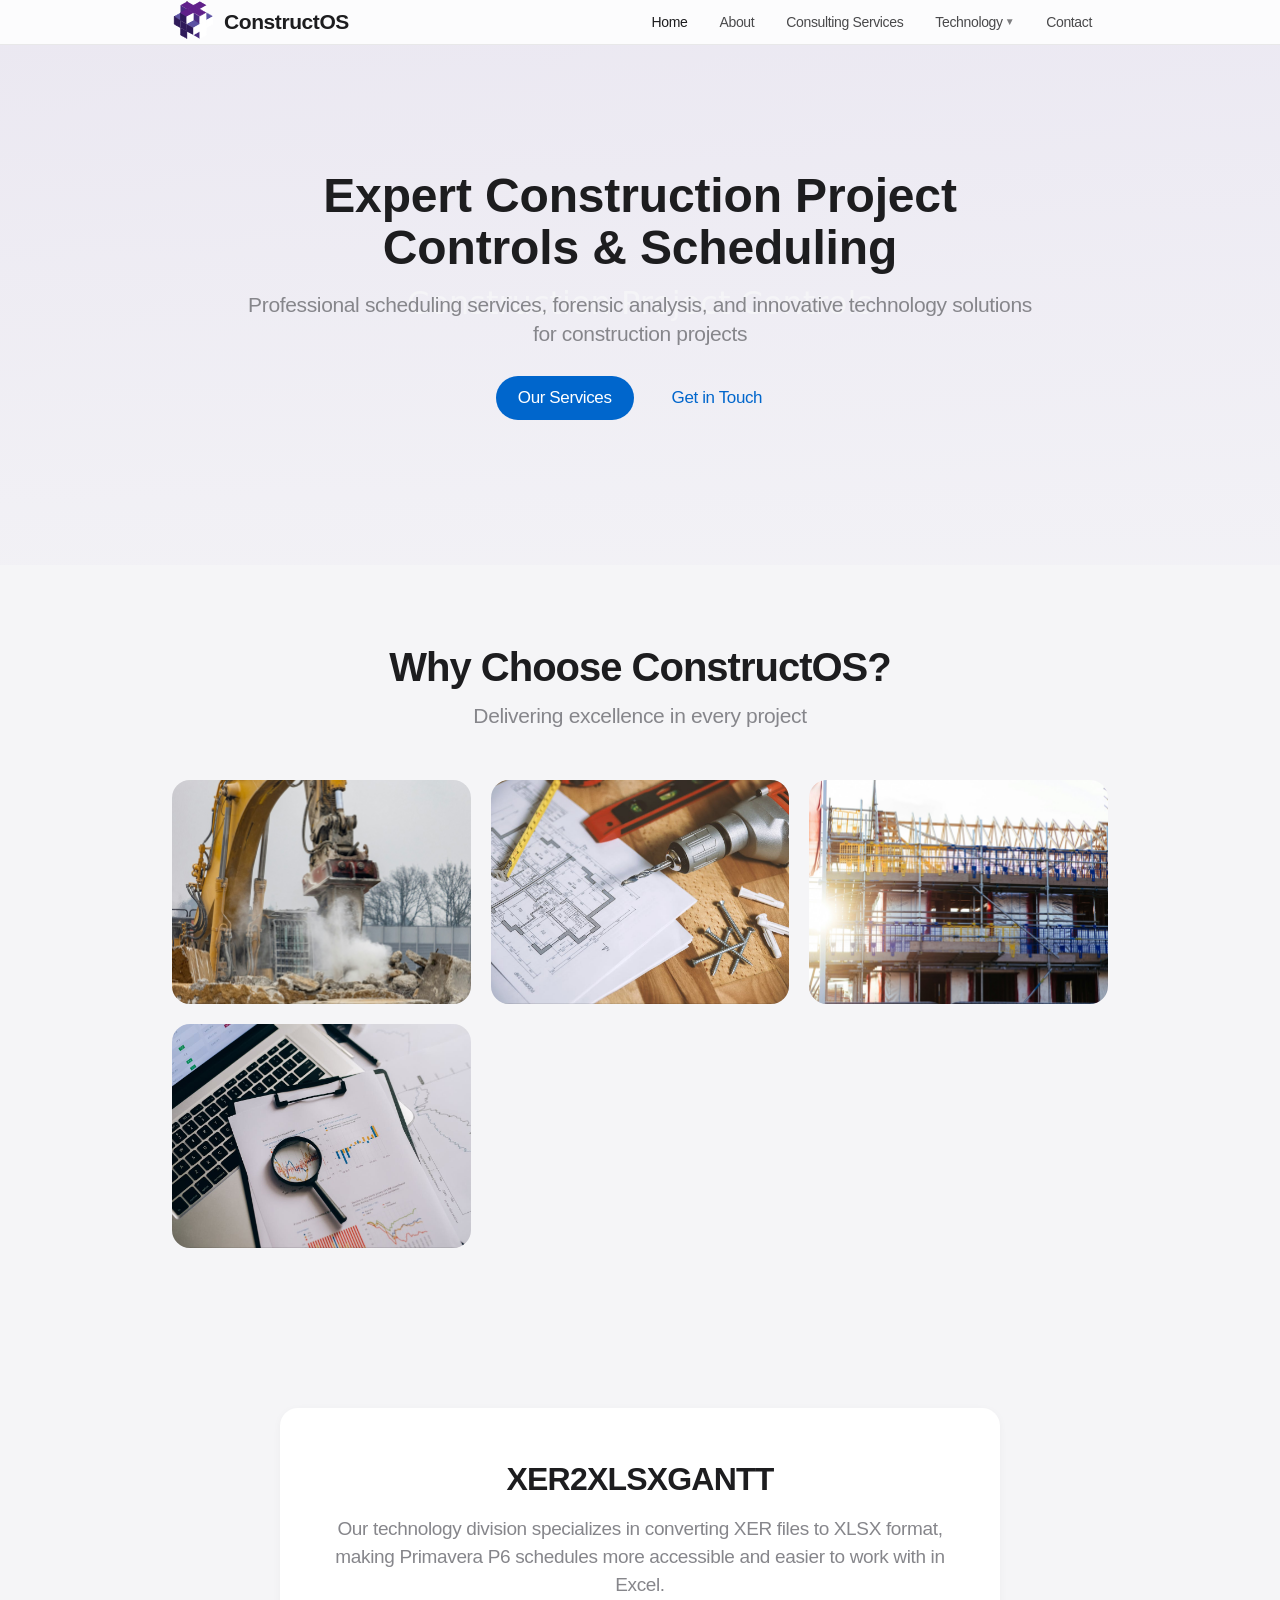
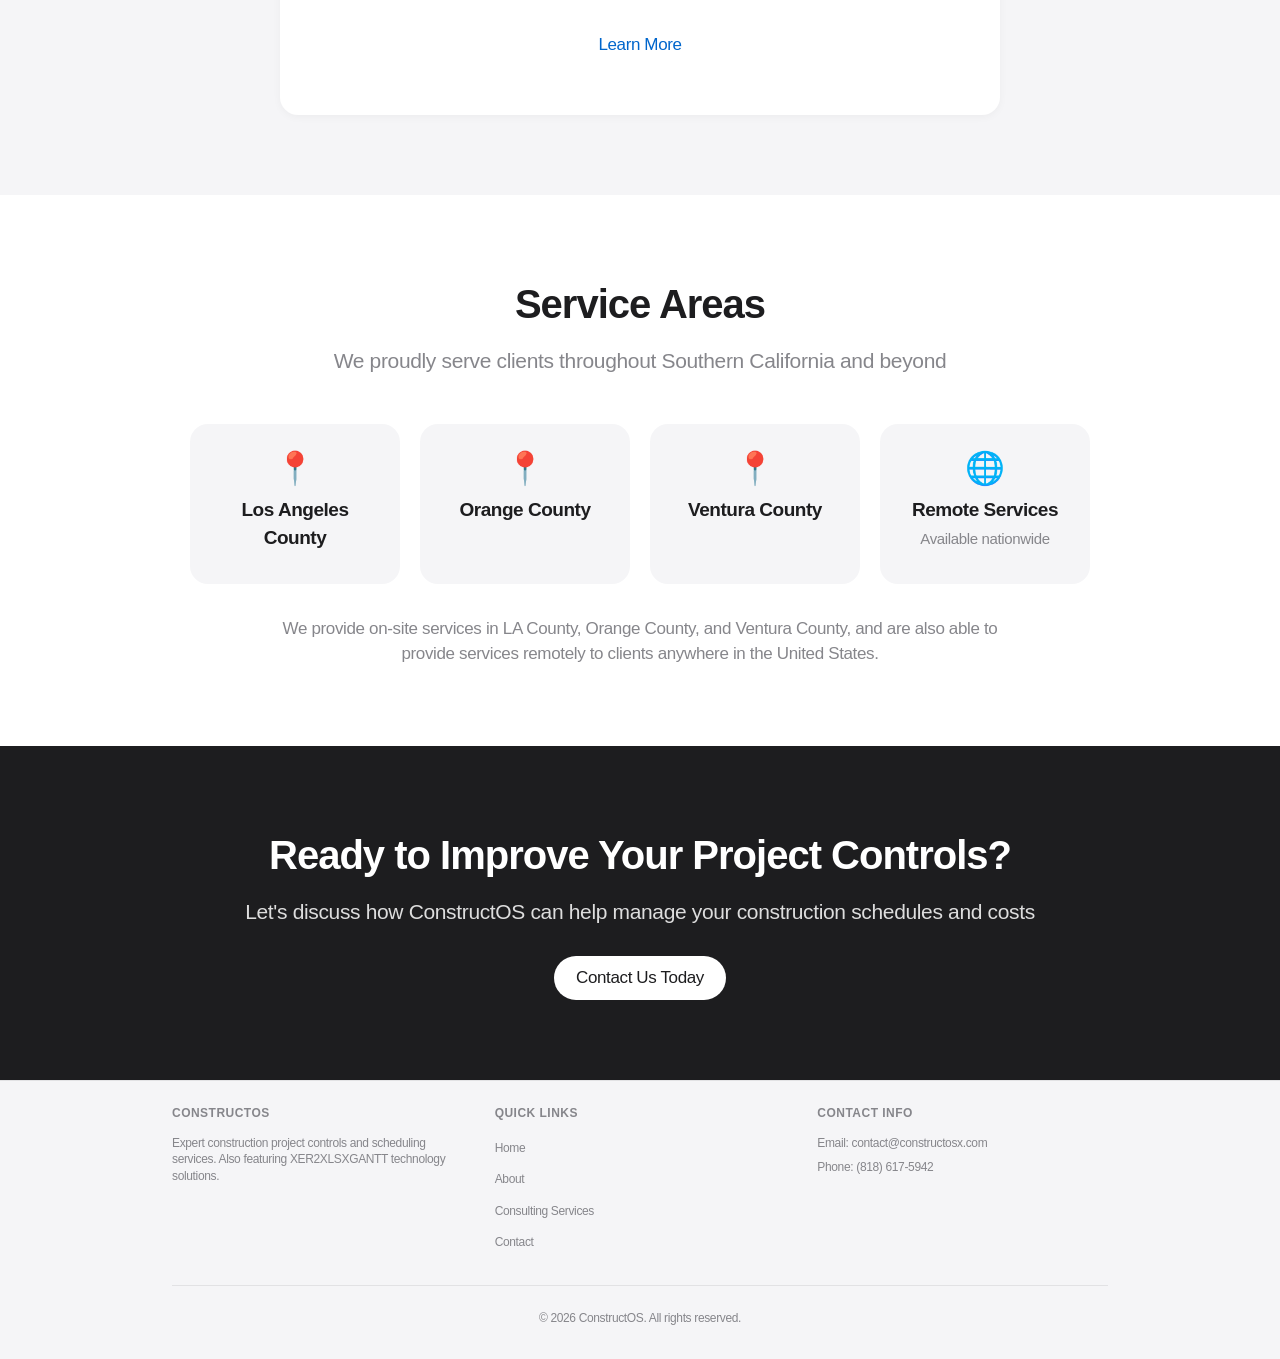
==== docs/index.html @ 467d441f "created a static website to deploy to github" ====
<!DOCTYPE html>
<html lang="en">
<head>
    <meta charset="UTF-8">
    <meta name="viewport" content="width=device-width, initial-scale=1.0">
    <link rel="icon" type="image/x-icon" href="static/images/logo.ico">
    <link rel="shortcut icon" href="static/images/logo.svg">
    <title>ConstructOS - Construction Project Controls & Scheduling</title>
    <link rel="stylesheet" href="static/css/styles.css">
</head>
<body>
    <header>
        <nav class="navbar">
            <div class="container">
                <div class="logo">
                    <a href="index.html">
                        <img src="static/images/logo.svg" alt="ConstructOS Logo" id="logo-img">
                        <span class="logo-text">ConstructOS</span>
                    </a>
                </div>
                <ul class="nav-menu">
                    <li><a href="index.html" class="active">Home</a></li>
                    <li><a href="about.html">About</a></li>
                    <li><a href="services.html">Consulting Services</a></li>
                    <li class="dropdown">
                        <a href="#" class="dropdown-toggle">Technology <span class="dropdown-arrow">▼</span></a>
                        <ul class="dropdown-menu">
                            <li><a href="https://www.xer2xlsxgantt.com" target="_blank">XER2XLSXGANTT</a></li>
                        </ul>
                    </li>
                    <li><a href="contact.html">Contact</a></li>
                </ul>
                <div class="hamburger">
                    <span></span>
                    <span></span>
                    <span></span>
                </div>
            </div>
        </nav>
    </header>

    <main>
        <section class="hero">
            <div class="hero-background">
                <div class="hero-overlay"></div>
                <img src="static/images/hero-construction.svg" alt="Construction Site" class="hero-image" onerror="this.style.display='none'">
            </div>
            <div class="hero-content">
                <h1>Expert Construction Project Controls & Scheduling</h1>
                <p>Professional scheduling services, forensic analysis, and innovative technology solutions for construction projects</p>
                <div class="hero-buttons">
                    <a href="services.html" class="btn btn-primary">Our Services</a>
                    <a href="contact.html" class="btn btn-secondary">Get in Touch</a>
                </div>
            </div>
        </section>

        <section class="features">
            <div class="container">
                <div class="section-header">
                    <h2>Why Choose ConstructOS?</h2>
                    <p class="section-subtitle">Delivering excellence in every project</p>
                </div>
                <div class="gallery-grid">
                    <div class="gallery-item">
                        <div class="gallery-image-wrapper">
                            <img src="static/images/button-construction-site.jpg" alt="Expert Scheduling" class="gallery-image" onerror="this.src='static/images/construction-site-1.svg'">
                            <div class="gallery-overlay">
                                <h3>Expert Scheduling</h3>
                                <p>Professional schedule builds and updates to keep your construction projects on track</p>
                            </div>
                        </div>
                    </div>
                    <div class="gallery-item">
                        <div class="gallery-image-wrapper">
                            <img src="static/images/button-site-plan.jpg" alt="Forensic Scheduling" class="gallery-image" onerror="this.src='static/images/site-plan-1.svg'">
                            <div class="gallery-overlay">
                                <h3>Forensic Scheduling</h3>
                                <p>Time impact analysis and window analysis for dispute resolution and claims support</p>
                            </div>
                        </div>
                    </div>
                    <div class="gallery-item">
                        <div class="gallery-image-wrapper">
                            <img src="static/images/button-project-progress.jpg" alt="Schedule & Cost Updates" class="gallery-image" onerror="this.src='static/images/construction-site-2.svg'">
                            <div class="gallery-overlay">
                                <h3>Schedule & Cost Updates</h3>
                                <p>Integrated schedule and cost updates to maintain accurate project controls</p>
                            </div>
                        </div>
                    </div>
                    <div class="gallery-item">
                        <div class="gallery-image-wrapper">
                            <img src="static/images/button-forensic-analysis.jpg" alt="Comprehensive Reporting" class="gallery-image" onerror="this.src='static/images/forensic-analysis.svg'">
                            <div class="gallery-overlay">
                                <h3>Comprehensive Reporting</h3>
                                <p>Detailed reporting and analysis to support informed decision-making</p>
                            </div>
                        </div>
                    </div>
                </div>
            </div>
        </section>

        <section class="tech-showcase">
            <div class="container">
                <div class="tech-company-section">
                    <h2>XER2XLSXGANTT</h2>
                    <p>Our technology division specializes in converting XER files to XLSX format, making Primavera P6 schedules more accessible and easier to work with in Excel.</p>
                    <a href="services.html" class="btn btn-secondary">Learn More</a>
                </div>
            </div>
        </section>

        <section class="service-areas">
            <div class="container">
                <h2>Service Areas</h2>
                <p class="service-areas-intro">We proudly serve clients throughout Southern California and beyond</p>
                <div class="service-areas-grid">
                    <div class="service-area-card">
                        <div class="service-area-icon">📍</div>
                        <h3>Los Angeles County</h3>
                    </div>
                    <div class="service-area-card">
                        <div class="service-area-icon">📍</div>
                        <h3>Orange County</h3>
                    </div>
                    <div class="service-area-card">
                        <div class="service-area-icon">📍</div>
                        <h3>Ventura County</h3>
                    </div>
                    <div class="service-area-card">
                        <div class="service-area-icon">🌐</div>
                        <h3>Remote Services</h3>
                        <p>Available nationwide</p>
                    </div>
                </div>
                <p class="service-areas-note">We provide on-site services in LA County, Orange County, and Ventura County, and are also able to provide services remotely to clients anywhere in the United States.</p>
            </div>
        </section>

        <section class="cta-section">
            <div class="container">
                <h2>Ready to Improve Your Project Controls?</h2>
                <p>Let's discuss how ConstructOS can help manage your construction schedules and costs</p>
                <a href="contact.html" class="btn btn-primary">Contact Us Today</a>
            </div>
        </section>
    </main>

    <footer>
        <div class="container">
            <div class="footer-content">
                <div class="footer-section">
                    <h3>ConstructOS</h3>
                    <p>Expert construction project controls and scheduling services. Also featuring XER2XLSXGANTT technology solutions.</p>
                </div>
                <div class="footer-section">
                    <h4>Quick Links</h4>
                    <ul>
                        <li><a href="index.html">Home</a></li>
                        <li><a href="about.html">About</a></li>
                        <li><a href="services.html">Consulting Services</a></li>
                        <li><a href="contact.html">Contact</a></li>
                    </ul>
                </div>
                <div class="footer-section">
                    <h4>Contact Info</h4>
                    <p>Email: contact@constructosx.com</p>
                    <p>Phone: (818) 617-5942</p>
                </div>
            </div>
            <div class="footer-bottom">
                <p>&copy; <span id="current-year"></span> ConstructOS. All rights reserved.</p>
            </div>
        </div>
    </footer>

    <script src="static/js/script.js"></script>
    <script>document.getElementById('current-year').textContent = new Date().getFullYear();</script>
</body>
</html>
---- docs/static/css/styles.css ----
/* Apple-inspired design: minimal, clean, generous whitespace */
* {
    margin: 0;
    padding: 0;
    box-sizing: border-box;
}

:root {
    --text-primary: #1d1d1f;
    --text-secondary: #86868b;
    --bg-white: #ffffff;
    --bg-gray: #f5f5f7;
    --link-blue: #0066cc;
    --link-blue-hover: #0077ed;
    --border-light: rgba(0, 0, 0, 0.08);
    --shadow-subtle: 0 2px 8px rgba(0, 0, 0, 0.04);
    --shadow-card: 0 4px 24px rgba(0, 0, 0, 0.06);
}

body {
    font-family: -apple-system, BlinkMacSystemFont, 'SF Pro Text', 'Segoe UI', 'Helvetica Neue', sans-serif;
    line-height: 1.47059;
    font-weight: 400;
    letter-spacing: -0.022em;
    color: var(--text-primary);
    background-color: var(--bg-white);
    -webkit-font-smoothing: antialiased;
    -moz-osx-font-smoothing: grayscale;
}

h1, h2, h3, h4, h5, h6 {
    font-weight: 600;
    letter-spacing: -0.025em;
}

.container {
    max-width: 980px;
    margin: 0 auto;
    padding: 0 22px;
}

/* Flash Messages */
.flash-messages {
    position: fixed;
    top: 60px;
    right: 22px;
    z-index: 2000;
    max-width: 380px;
}

.flash-message {
    padding: 12px 18px;
    border-radius: 12px;
    margin-bottom: 8px;
    box-shadow: var(--shadow-card);
    animation: slideIn 0.35s ease;
    font-size: 14px;
}

.flash-success {
    background-color: #e8f5e9;
    color: #1b5e20;
}

.flash-error {
    background-color: #ffebee;
    color: #b71c1c;
}

@keyframes slideIn {
    from { transform: translateX(100%); opacity: 0; }
    to { transform: translateX(0); opacity: 1; }
}

/* Header – Apple style: light, translucent, dark text */
header {
    background: rgba(251, 251, 253, 0.72);
    backdrop-filter: saturate(180%) blur(20px);
    -webkit-backdrop-filter: saturate(180%) blur(20px);
    border-bottom: 1px solid var(--border-light);
    position: sticky;
    top: 0;
    z-index: 1000;
}

.navbar {
    padding: 0;
    height: 44px;
    display: flex;
    align-items: center;
}

.navbar .container {
    display: flex;
    justify-content: space-between;
    align-items: center;
    width: 100%;
    max-width: 980px;
}

.logo a {
    display: flex;
    align-items: center;
    text-decoration: none;
    color: var(--text-primary);
    font-size: 21px;
    font-weight: 600;
    letter-spacing: -0.02em;
}

#logo-img {
    height: 44px;
    width: auto;
    margin-right: 8px;
    display: block;
}

.logo-text {
    font-size: 21px;
}

.nav-menu {
    display: flex;
    list-style: none;
    gap: 0;
    align-items: center;
}

.nav-menu a {
    text-decoration: none;
    color: var(--text-primary);
    font-size: 14px;
    font-weight: 400;
    opacity: 0.8;
    transition: opacity 0.2s ease;
    padding: 0 16px;
    line-height: 44px;
}

.nav-menu a:hover,
.nav-menu a.active {
    opacity: 1;
}

.nav-menu a.active {
    font-weight: 500;
}

/* Dropdown */
.dropdown {
    position: relative;
}

.dropdown-toggle {
    cursor: pointer;
    display: flex;
    align-items: center;
    gap: 2px;
}

.dropdown-arrow {
    font-size: 10px;
    opacity: 0.7;
    transition: transform 0.25s ease;
}

.dropdown:hover .dropdown-arrow {
    transform: rotate(180deg);
}

.dropdown-menu {
    position: absolute;
    top: 100%;
    left: 50%;
    transform: translateX(-50%) translateY(-4px);
    background: rgba(251, 251, 253, 0.94);
    backdrop-filter: saturate(180%) blur(20px);
    list-style: none;
    padding: 8px 0;
    min-width: 200px;
    box-shadow: var(--shadow-card);
    border-radius: 12px;
    border: 1px solid var(--border-light);
    opacity: 0;
    visibility: hidden;
    transition: opacity 0.2s ease, visibility 0.2s ease;
    z-index: 1001;
}

.dropdown:hover .dropdown-menu {
    opacity: 1;
    visibility: visible;
}

.dropdown-menu a {
    display: block;
    padding: 10px 20px;
    color: var(--text-primary);
    font-size: 14px;
    line-height: 1.4;
    opacity: 1;
}

.dropdown-menu a:hover {
    background: var(--bg-gray);
    color: var(--link-blue);
}

.hamburger {
    display: none;
    flex-direction: column;
    cursor: pointer;
    gap: 5px;
}

.hamburger span {
    width: 22px;
    height: 2px;
    background-color: var(--text-primary);
    transition: all 0.25s ease;
}

/* Hero – clean, large type, subtle background */
.hero {
    position: relative;
    color: var(--text-primary);
    padding: 60px 22px 80px;
    text-align: center;
    min-height: 520px;
    display: flex;
    align-items: center;
    justify-content: center;
    overflow: hidden;
    background: var(--bg-gray);
}

.hero-background {
    position: absolute;
    top: 0;
    left: 0;
    width: 100%;
    height: 100%;
    z-index: 0;
}

.hero-image {
    width: 100%;
    height: 100%;
    object-fit: cover;
    object-position: center;
    opacity: 0.4;
}

.hero-overlay {
    position: absolute;
    top: 0;
    left: 0;
    width: 100%;
    height: 100%;
    background: linear-gradient(to bottom, rgba(245, 245, 247, 0.85) 0%, rgba(245, 245, 247, 0.95) 100%);
    z-index: 1;
}

.hero-content {
    position: relative;
    z-index: 2;
    max-width: 800px;
    margin: 0 auto;
}

.hero-content h1 {
    font-size: 48px;
    line-height: 1.08349;
    font-weight: 600;
    letter-spacing: -0.003em;
    margin-bottom: 16px;
    animation: fadeInUp 0.6s ease;
}

.hero-content p {
    font-size: 21px;
    line-height: 1.381;
    font-weight: 400;
    color: var(--text-secondary);
    margin-bottom: 28px;
    animation: fadeInUp 0.7s ease;
}

.hero-buttons {
    display: flex;
    gap: 16px;
    justify-content: center;
    flex-wrap: wrap;
    animation: fadeInUp 0.8s ease;
}

/* Buttons – Apple style */
.btn {
    display: inline-block;
    padding: 12px 22px;
    text-decoration: none;
    border-radius: 980px;
    font-size: 17px;
    font-weight: 400;
    line-height: 1.17648;
    letter-spacing: -0.022em;
    transition: opacity 0.2s ease, background 0.2s ease;
    border: none;
    cursor: pointer;
}

.btn-primary {
    background: var(--link-blue);
    color: var(--bg-white);
}

.btn-primary:hover {
    background: var(--link-blue-hover);
}

.btn-secondary {
    background: transparent;
    color: var(--link-blue);
}

.btn-secondary:hover {
    text-decoration: underline;
}

/* Section typography */
.section-header {
    text-align: center;
    margin-bottom: 48px;
}

.section-header h2 {
    font-size: 40px;
    line-height: 1.1;
    font-weight: 600;
    letter-spacing: -0.025em;
    margin-bottom: 12px;
    color: var(--text-primary);
}

.section-subtitle {
    font-size: 21px;
    color: var(--text-secondary);
    font-weight: 400;
}

/* Image Gallery */
.image-gallery {
    padding: 80px 22px;
    background: var(--bg-white);
}

.image-gallery h2 {
    text-align: center;
    font-size: 40px;
    line-height: 1.1;
    font-weight: 600;
    margin-bottom: 12px;
    color: var(--text-primary);
}

.gallery-intro {
    text-align: center;
    font-size: 21px;
    color: var(--text-secondary);
    margin-bottom: 48px;
    max-width: 600px;
    margin-left: auto;
    margin-right: auto;
}

.gallery-grid {
    display: grid;
    grid-template-columns: repeat(auto-fit, minmax(260px, 1fr));
    gap: 20px;
}

.gallery-item {
    border-radius: 18px;
    overflow: hidden;
    background: var(--bg-gray);
    transition: transform 0.3s ease;
}

.gallery-item:hover {
    transform: scale(1.02);
}

.gallery-image-wrapper {
    position: relative;
    width: 100%;
    padding-top: 75%;
    overflow: hidden;
    background: var(--bg-gray);
}

.gallery-image {
    position: absolute;
    top: 0;
    left: 0;
    width: 100%;
    height: 100%;
    object-fit: cover;
    transition: transform 0.5s ease;
}

.gallery-item:hover .gallery-image {
    transform: scale(1.05);
}

.gallery-overlay {
    position: absolute;
    bottom: 0;
    left: 0;
    right: 0;
    background: linear-gradient(to top, rgba(0, 0, 0, 0.85), rgba(0, 0, 0, 0.4));
    padding: 20px 18px 16px;
    color: var(--bg-white);
    transform: translateY(100%);
    transition: transform 0.3s ease;
}

.gallery-item:hover .gallery-overlay {
    transform: translateY(0);
}

.gallery-overlay h3 {
    font-size: 18px;
    font-weight: 600;
    margin: 0 0 8px 0;
    line-height: 1.2;
}

.gallery-overlay p {
    font-size: 14px;
    font-weight: 400;
    margin: 0;
    line-height: 1.4;
    opacity: 0.95;
}

/* Features */
.features {
    padding: 80px 22px;
    background: var(--bg-gray);
}

.features .section-header h2,
.features h2 {
    font-size: 40px;
    color: var(--text-primary);
    font-weight: 600;
}

.features-grid {
    display: grid;
    grid-template-columns: repeat(auto-fit, minmax(220px, 1fr));
    gap: 24px;
}

.feature-card {
    background: var(--bg-white);
    padding: 32px 28px;
    border-radius: 18px;
    text-align: center;
    transition: transform 0.3s ease;
    border: none;
}

.feature-card:hover {
    transform: translateY(-4px);
}

.feature-card::before {
    display: none;
}

.feature-icon {
    font-size: 40px;
    margin-bottom: 16px;
    line-height: 1;
}

.feature-card h3 {
    font-size: 21px;
    font-weight: 600;
    color: var(--text-primary);
    margin-bottom: 8px;
}

.feature-card p {
    font-size: 17px;
    color: var(--text-secondary);
    line-height: 1.47059;
}

/* Service Areas */
.service-areas {
    padding: 80px 22px;
    background: var(--bg-white);
}

.service-areas h2 {
    text-align: center;
    font-size: 40px;
    font-weight: 600;
    margin-bottom: 12px;
    color: var(--text-primary);
}

.service-areas-intro {
    text-align: center;
    font-size: 21px;
    color: var(--text-secondary);
    margin-bottom: 48px;
}

.service-areas-grid {
    display: grid;
    grid-template-columns: repeat(auto-fit, minmax(200px, 1fr));
    gap: 20px;
    margin-bottom: 32px;
    max-width: 900px;
    margin-left: auto;
    margin-right: auto;
}

.service-area-card {
    background: var(--bg-gray);
    padding: 28px 24px;
    border-radius: 18px;
    text-align: center;
    transition: transform 0.3s ease;
    border: none;
}

.service-area-card:hover {
    transform: translateY(-2px);
}

.service-area-icon {
    font-size: 32px;
    margin-bottom: 12px;
    line-height: 1;
}

.service-area-card h3 {
    font-size: 19px;
    font-weight: 600;
    color: var(--text-primary);
    margin-bottom: 4px;
}

.service-area-card p {
    font-size: 15px;
    color: var(--text-secondary);
    margin-top: 4px;
}

.service-areas-note {
    text-align: center;
    max-width: 720px;
    margin: 24px auto 0;
    color: var(--text-secondary);
    font-size: 17px;
    line-height: 1.47059;
}

.service-areas-info {
    background: var(--bg-gray);
    padding: 24px 28px;
    border-radius: 12px;
    margin-bottom: 24px;
    border-left: none;
}

.service-areas-info h3 {
    color: var(--text-primary);
    font-size: 19px;
    margin-bottom: 8px;
}

.service-areas-info p {
    color: var(--text-secondary);
    margin: 0;
    font-size: 17px;
}

/* Tech Showcase */
.tech-showcase {
    padding: 80px 22px;
    background: var(--bg-gray);
}

.tech-company-section {
    max-width: 720px;
    margin: 0 auto;
    text-align: center;
    background: var(--bg-white);
    padding: 48px 40px;
    border-radius: 18px;
    box-shadow: var(--shadow-subtle);
}

.tech-company-section h2 {
    font-size: 32px;
    font-weight: 600;
    color: var(--text-primary);
    margin-bottom: 12px;
}

.tech-company-section h3 {
    font-size: 28px;
    font-weight: 600;
    color: var(--text-primary);
    margin-bottom: 12px;
}

.tech-company-section p {
    font-size: 19px;
    color: var(--text-secondary);
    margin-bottom: 24px;
    line-height: 1.47059;
}

/* CTA Section */
.cta-section {
    padding: 80px 22px;
    background: var(--text-primary);
    color: var(--bg-white);
    text-align: center;
}

.cta-section h2 {
    font-size: 40px;
    font-weight: 600;
    margin-bottom: 12px;
}

.cta-section p {
    font-size: 21px;
    color: rgba(255, 255, 255, 0.85);
    margin-bottom: 28px;
}

.cta-section .btn-primary {
    background: var(--bg-white);
    color: var(--text-primary);
}

.cta-section .btn-primary:hover {
    background: var(--bg-gray);
    color: var(--text-primary);
}

/* Page Header */
.page-header {
    background: var(--bg-gray);
    color: var(--text-primary);
    padding: 60px 22px;
    text-align: center;
}

.page-header h1 {
    font-size: 40px;
    font-weight: 600;
    margin-bottom: 8px;
}

.page-header p {
    font-size: 21px;
    color: var(--text-secondary);
}

/* About Page */
.about-content {
    padding: 80px 22px;
}

.about-section {
    margin-bottom: 48px;
}

.about-section h2 {
    font-size: 28px;
    font-weight: 600;
    color: var(--text-primary);
    margin-bottom: 16px;
}

.about-section p {
    font-size: 17px;
    color: var(--text-secondary);
    margin-bottom: 12px;
    line-height: 1.47059;
}

.values-grid {
    display: grid;
    grid-template-columns: repeat(auto-fit, minmax(240px, 1fr));
    gap: 24px;
    margin-top: 24px;
}

.value-item {
    background: var(--bg-gray);
    padding: 28px;
    border-radius: 12px;
    border-left: none;
}

.value-item h3 {
    font-size: 19px;
    font-weight: 600;
    color: var(--text-primary);
    margin-bottom: 8px;
}

.value-item p {
    color: var(--text-secondary);
    font-size: 17px;
}

.benefits-list {
    list-style: none;
    padding-left: 0;
}

.benefits-list li {
    padding: 16px 20px;
    margin-bottom: 8px;
    background: var(--bg-gray);
    border-radius: 12px;
    font-size: 17px;
    color: var(--text-primary);
}

.benefits-list li::before {
    content: '✓ ';
    color: var(--link-blue);
    font-weight: 600;
    margin-right: 8px;
}

/* Services Page */
.services-content {
    padding: 80px 22px;
}

.services-intro {
    text-align: center;
    max-width: 720px;
    margin: 0 auto 48px;
    font-size: 21px;
    color: var(--text-secondary);
}

.services-category {
    margin-bottom: 48px;
}

.services-category h2 {
    font-size: 28px;
    font-weight: 600;
    color: var(--text-primary);
    margin-bottom: 24px;
    text-align: center;
}

.services-grid {
    display: grid;
    grid-template-columns: repeat(auto-fit, minmax(280px, 1fr));
    gap: 24px;
}

.service-card {
    background: var(--bg-white);
    padding: 32px 28px;
    border-radius: 18px;
    box-shadow: var(--shadow-subtle);
    transition: transform 0.3s ease, box-shadow 0.3s ease;
    border: 1px solid var(--border-light);
}

.service-card:hover {
    transform: translateY(-4px);
    box-shadow: var(--shadow-card);
}

.service-card::after {
    display: none;
}

.service-icon {
    font-size: 36px;
    margin-bottom: 16px;
    line-height: 1;
}

.service-card h3 {
    font-size: 21px;
    font-weight: 600;
    color: var(--text-primary);
    margin-bottom: 8px;
}

.service-card p {
    font-size: 17px;
    color: var(--text-secondary);
    line-height: 1.47059;
}

/* Contact Page */
.contact-content {
    padding: 80px 22px;
}

.contact-wrapper {
    display: grid;
    grid-template-columns: 1fr 1fr;
    gap: 48px;
    max-width: 980px;
    margin: 0 auto;
}

.contact-info h2 {
    font-size: 28px;
    font-weight: 600;
    color: var(--text-primary);
    margin-bottom: 12px;
}

.contact-info > p {
    font-size: 17px;
    color: var(--text-secondary);
    margin-bottom: 24px;
}

.contact-details {
    display: flex;
    flex-direction: column;
    gap: 24px;
}

.contact-item {
    display: flex;
    gap: 16px;
    align-items: flex-start;
}

.contact-icon {
    font-size: 24px;
    color: var(--link-blue);
}

.contact-item h3 {
    font-size: 19px;
    font-weight: 600;
    color: var(--text-primary);
    margin-bottom: 4px;
}

.contact-item p {
    font-size: 17px;
    color: var(--text-secondary);
    margin-bottom: 2px;
}

.contact-item a {
    color: var(--link-blue);
    text-decoration: none;
}

.contact-item a:hover {
    text-decoration: underline;
}

/* Contact Form */
.contact-form-wrapper {
    background: var(--bg-gray);
    padding: 32px;
    border-radius: 18px;
}

.contact-form {
    display: flex;
    flex-direction: column;
    gap: 20px;
}

.form-group label {
    margin-bottom: 8px;
    color: var(--text-primary);
    font-size: 14px;
    font-weight: 500;
}

.form-group input,
.form-group select,
.form-group textarea {
    padding: 12px 16px;
    border: 1px solid var(--border-light);
    border-radius: 10px;
    font-size: 17px;
    font-family: inherit;
    background: var(--bg-white);
    transition: border-color 0.2s ease, box-shadow 0.2s ease;
}

.form-group input:focus,
.form-group select:focus,
.form-group textarea:focus {
    outline: none;
    border-color: var(--link-blue);
    box-shadow: 0 0 0 3px rgba(0, 102, 204, 0.15);
}

.form-group textarea {
    resize: vertical;
    min-height: 120px;
}

.form-message {
    padding: 12px 16px;
    border-radius: 10px;
    margin-top: 12px;
    display: none;
    font-size: 15px;
}

.form-message.success {
    background: #e8f5e9;
    color: #1b5e20;
    display: block;
}

.form-message.error {
    background: #ffebee;
    color: #b71c1c;
    display: block;
}

/* Footer – Apple style: light gray, compact */
footer {
    background: var(--bg-gray);
    color: var(--text-primary);
    padding: 24px 22px 32px;
    margin-top: 0;
    border-top: 1px solid var(--border-light);
}

.footer-content {
    display: grid;
    grid-template-columns: repeat(auto-fit, minmax(200px, 1fr));
    gap: 32px;
    margin-bottom: 24px;
    padding-bottom: 24px;
    border-bottom: 1px solid var(--border-light);
}

.footer-section h3,
.footer-section h4 {
    font-size: 12px;
    font-weight: 600;
    text-transform: uppercase;
    letter-spacing: 0.04em;
    color: var(--text-secondary);
    margin-bottom: 12px;
}

.footer-section p {
    font-size: 12px;
    color: var(--text-secondary);
    margin-bottom: 8px;
    line-height: 1.4;
}

.footer-section ul {
    list-style: none;
}

.footer-section ul li {
    margin-bottom: 8px;
}

.footer-section ul li a {
    font-size: 12px;
    color: var(--text-secondary);
    text-decoration: none;
    transition: color 0.2s ease;
}

.footer-section ul li a:hover {
    color: var(--link-blue);
}

.footer-bottom {
    text-align: center;
    padding-top: 0;
    border-top: none;
}

.footer-bottom p {
    font-size: 12px;
    color: var(--text-secondary);
}

/* Animations */
@keyframes fadeInUp {
    from { opacity: 0; transform: translateY(16px); }
    to { opacity: 1; transform: translateY(0); }
}

/* Responsive */
@media (max-width: 768px) {
    .hamburger {
        display: flex;
    }

    .nav-menu {
        position: fixed;
        left: -100%;
        top: 45px;
        flex-direction: column;
        background: var(--bg-white);
        width: 100%;
        text-align: center;
        transition: 0.3s;
        box-shadow: var(--shadow-card);
        padding: 24px 0;
        border-bottom: 1px solid var(--border-light);
    }

    .nav-menu.active {
        left: 0;
    }

    .nav-menu a {
        padding: 12px 16px;
        line-height: 1.4;
        display: block;
    }

    .dropdown-menu {
        position: static;
        opacity: 1;
        visibility: visible;
        transform: none;
        box-shadow: none;
        background: var(--bg-gray);
        margin: 8px 16px 0;
        padding: 0;
        border-radius: 10px;
        max-height: 0;
        overflow: hidden;
        transition: max-height 0.3s ease;
    }

    .dropdown.active .dropdown-menu {
        max-height: 200px;
        padding: 8px 0;
    }

    .dropdown-menu a {
        padding: 12px 20px;
    }

    .hero {
        min-height: 420px;
        padding: 48px 22px 64px;
    }

    .hero-content h1 {
        font-size: 32px;
    }

    .hero-content p {
        font-size: 19px;
    }

    .section-header h2,
    .features h2,
    .image-gallery h2,
    .service-areas h2,
    .cta-section h2,
    .page-header h1 {
        font-size: 32px;
    }

    .gallery-grid {
        gap: 16px;
    }

    .contact-wrapper {
        grid-template-columns: 1fr;
    }

    .hero-buttons {
        flex-direction: column;
        align-items: center;
    }

    .btn {
        min-width: 200px;
    }

    .flash-messages {
        right: 12px;
        left: 12px;
        max-width: none;
    }
}

@media (max-width: 480px) {
    .hero {
        padding: 40px 16px 56px;
    }

    .hero-content h1 {
        font-size: 28px;
    }

    .hero-content p {
        font-size: 17px;
    }

    .features,
    .about-content,
    .services-content,
    .contact-content,
    .image-gallery,
    .service-areas,
    .tech-showcase,
    .cta-section {
        padding: 48px 16px;
    }

    .features-grid,
    .services-grid,
    .service-areas-grid,
    .gallery-grid {
        grid-template-columns: 1fr;
    }

    .section-header h2,
    .image-gallery h2 {
        font-size: 28px;
    }
}
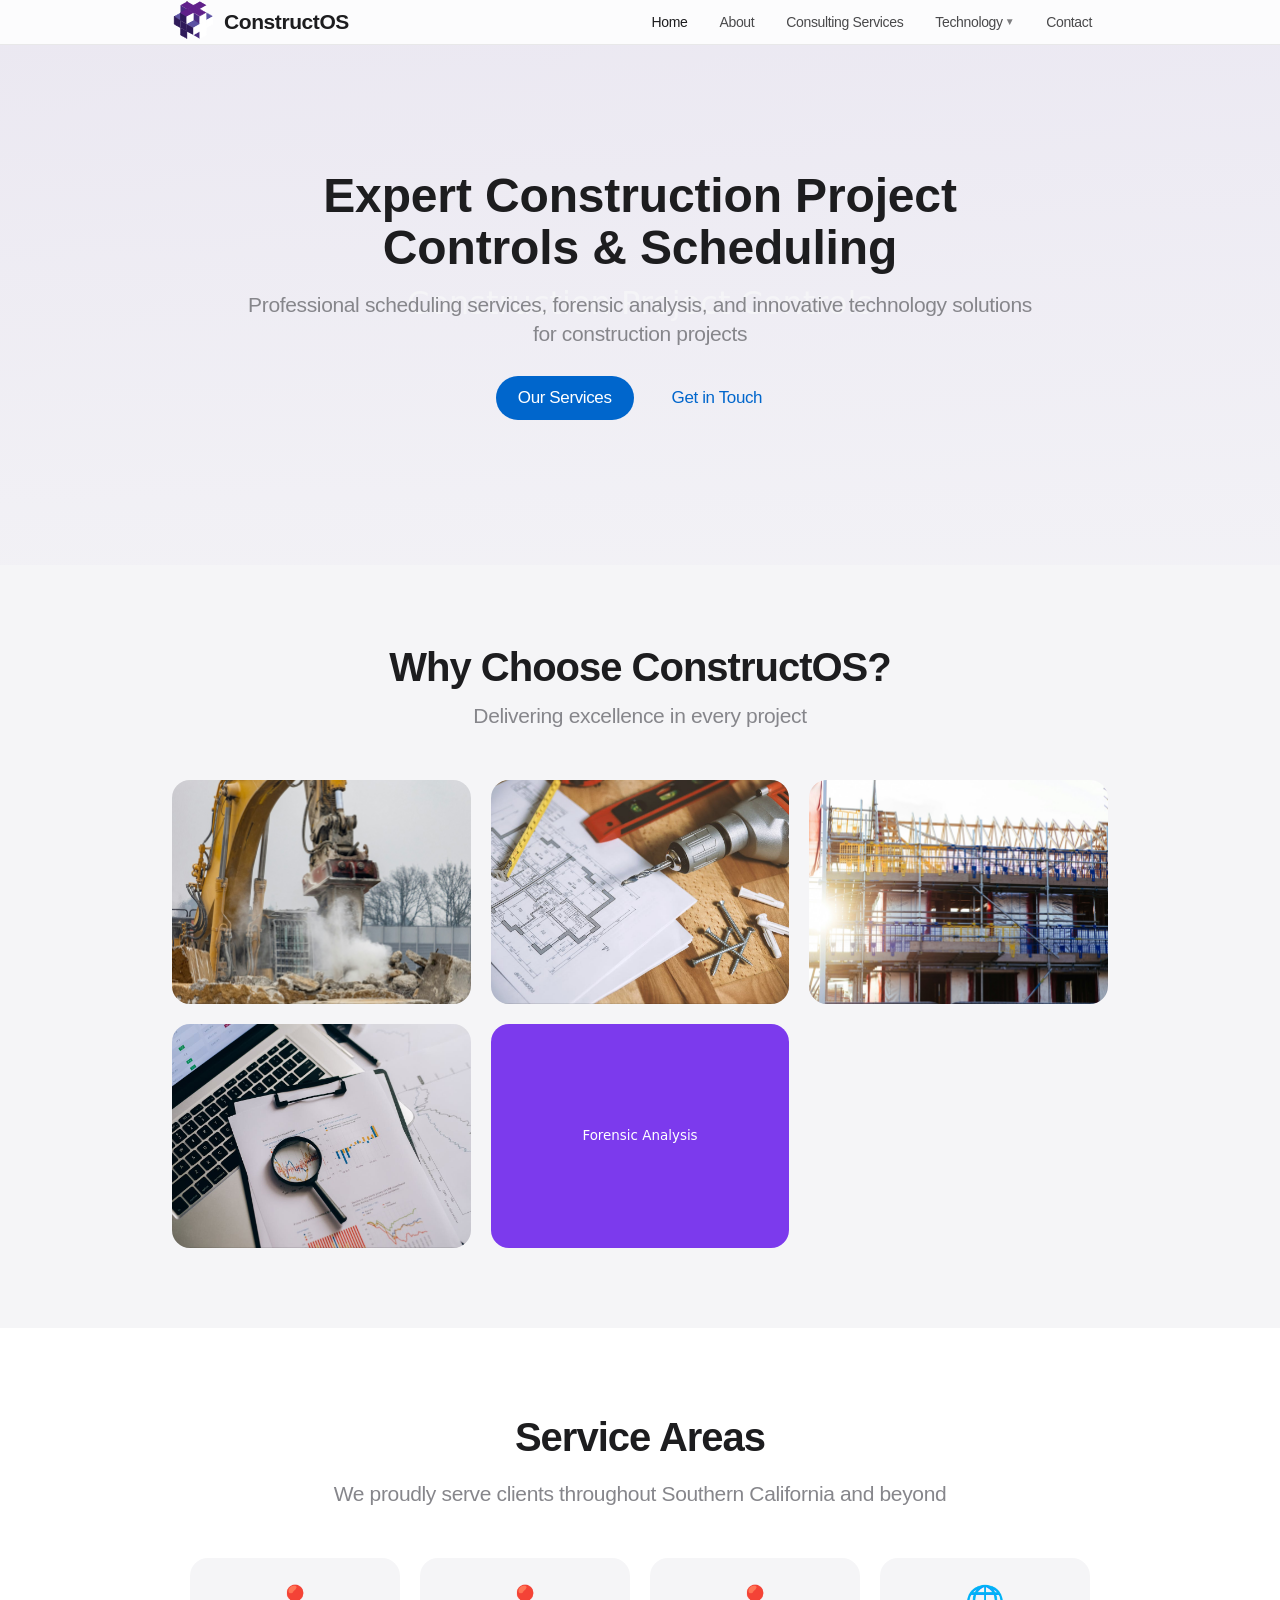
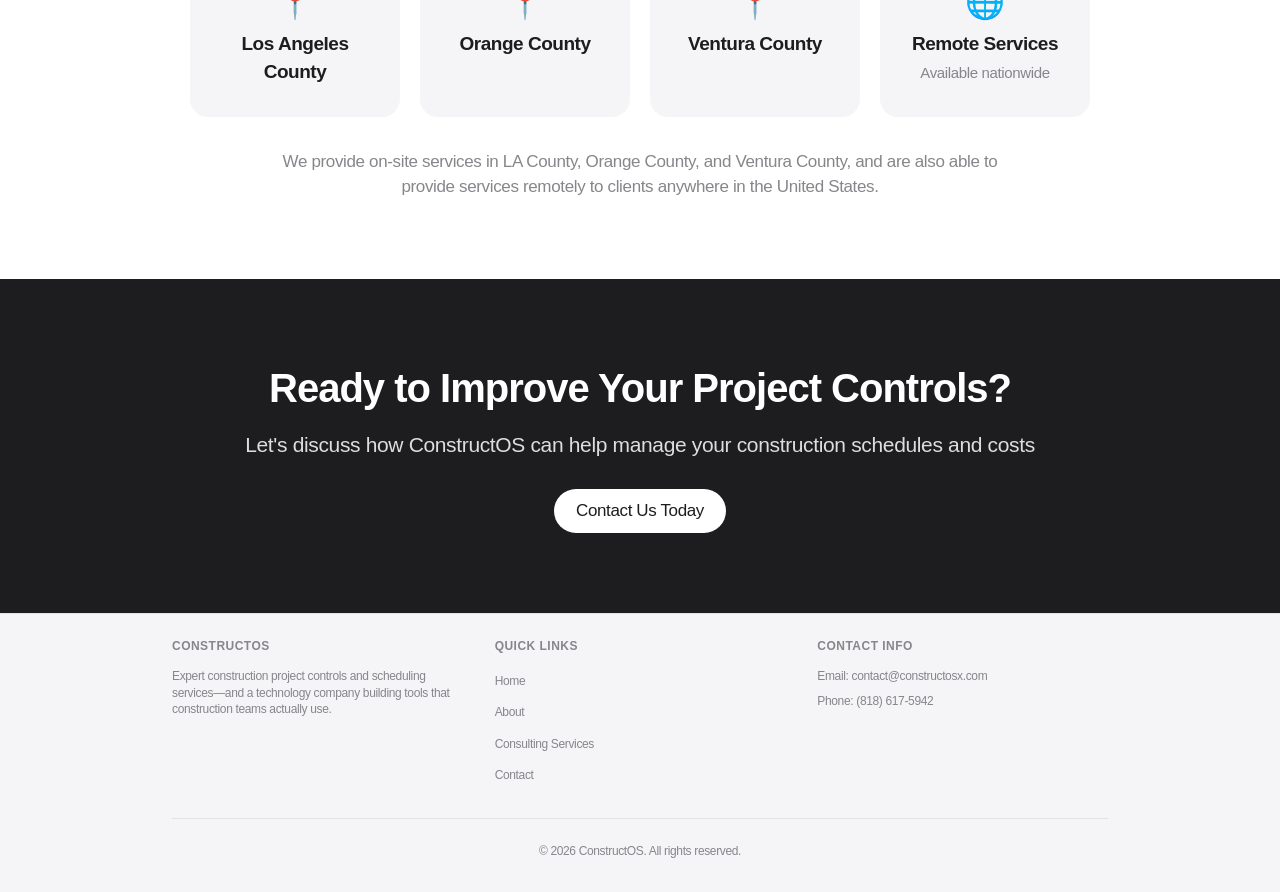
==== commit 6235afc1: "more ui fixes, added formsspree support for the user to use the contact page to send service request" ====
--- a/docs/index.html
+++ b/docs/index.html
@@ -42,8 +42,12 @@
     <main>
         <section class="hero">
             <div class="hero-background">
+                <img src="static/images/hero-construction.svg" alt="" class="hero-image" onerror="this.style.display='none'">
+                <video class="hero-video" autoplay muted loop playsinline>
+                    <source src="static/video/hero-bg.mp4" type="video/mp4">
+                    <source src="static/video/hero-bg.webm" type="video/webm">
+                </video>
                 <div class="hero-overlay"></div>
-                <img src="static/images/hero-construction.svg" alt="Construction Site" class="hero-image" onerror="this.style.display='none'">
             </div>
             <div class="hero-content">
                 <h1>Expert Construction Project Controls & Scheduling</h1>
@@ -98,16 +102,17 @@
                             </div>
                         </div>
                     </div>
-                </div>
-            </div>
-        </section>
-
-        <section class="tech-showcase">
-            <div class="container">
-                <div class="tech-company-section">
-                    <h2>XER2XLSXGANTT</h2>
-                    <p>Our technology division specializes in converting XER files to XLSX format, making Primavera P6 schedules more accessible and easier to work with in Excel.</p>
-                    <a href="services.html" class="btn btn-secondary">Learn More</a>
+                    <div class="gallery-item">
+                        <a href="https://www.xer2xlsxgantt.com" target="_blank" class="gallery-item-link">
+                            <div class="gallery-image-wrapper">
+                                <img src="https://images.unsplash.com/photo-1763568258492-9569a0af2127?w=800" alt="XER2XLSXGANTT - Conversion Tool" class="gallery-image" onerror="this.src='static/images/forensic-analysis.svg'">
+                                <div class="gallery-overlay">
+                                    <h3>XER2XLSXGANTT</h3>
+                                    <p>Our technology division specializes in converting XER files to XLSX format, making Primavera P6 schedules more accessible in Excel.</p>
+                                </div>
+                            </div>
+                        </a>
+                    </div>
                 </div>
             </div>
         </section>
@@ -153,7 +158,7 @@
             <div class="footer-content">
                 <div class="footer-section">
                     <h3>ConstructOS</h3>
-                    <p>Expert construction project controls and scheduling services. Also featuring XER2XLSXGANTT technology solutions.</p>
+                    <p>Expert construction project controls and scheduling services—and a technology company building tools that construction teams actually use.</p>
                 </div>
                 <div class="footer-section">
                     <h4>Quick Links</h4>
--- a/docs/static/css/styles.css
+++ b/docs/static/css/styles.css
@@ -3,6 +3,10 @@
     margin: 0;
     padding: 0;
     box-sizing: border-box;
+    -webkit-user-select: none;
+    -moz-user-select: none;
+    -ms-user-select: none;
+    user-select: none;
 }
 
 :root {
@@ -243,6 +247,16 @@
     z-index: 0;
 }
 
+.hero-video {
+    position: absolute;
+    top: 0;
+    left: 0;
+    width: 100%;
+    height: 100%;
+    object-fit: cover;
+    object-position: center;
+}
+
 .hero-image {
     width: 100%;
     height: 100%;
@@ -386,6 +400,12 @@
     transition: transform 0.3s ease;
 }
 
+.gallery-item-link {
+    display: block;
+    text-decoration: none;
+    color: inherit;
+}
+
 .gallery-item:hover {
     transform: scale(1.02);
 }
@@ -627,12 +647,18 @@
     line-height: 1.47059;
 }
 
-/* CTA Section */
+/* CTA Section – full-width edge-to-edge */
 .cta-section {
-    padding: 80px 22px;
+    padding: 80px 0;
     background: var(--text-primary);
     color: var(--bg-white);
     text-align: center;
+    width: 100%;
+}
+
+.cta-section .container {
+    padding-left: 22px;
+    padding-right: 22px;
 }
 
 .cta-section h2 {
@@ -892,8 +918,16 @@
     gap: 20px;
 }
 
+.form-group {
+    display: flex;
+    flex-direction: column;
+    align-items: stretch;
+    gap: 6px;
+}
+
 .form-group label {
-    margin-bottom: 8px;
+    display: block;
+    margin: 0;
     color: var(--text-primary);
     font-size: 14px;
     font-weight: 500;
@@ -902,6 +936,12 @@
 .form-group input,
 .form-group select,
 .form-group textarea {
+    -webkit-user-select: text;
+    -moz-user-select: text;
+    -ms-user-select: text;
+    user-select: text;
+    width: 100%;
+    box-sizing: border-box;
     padding: 12px 16px;
     border: 1px solid var(--border-light);
     border-radius: 10px;
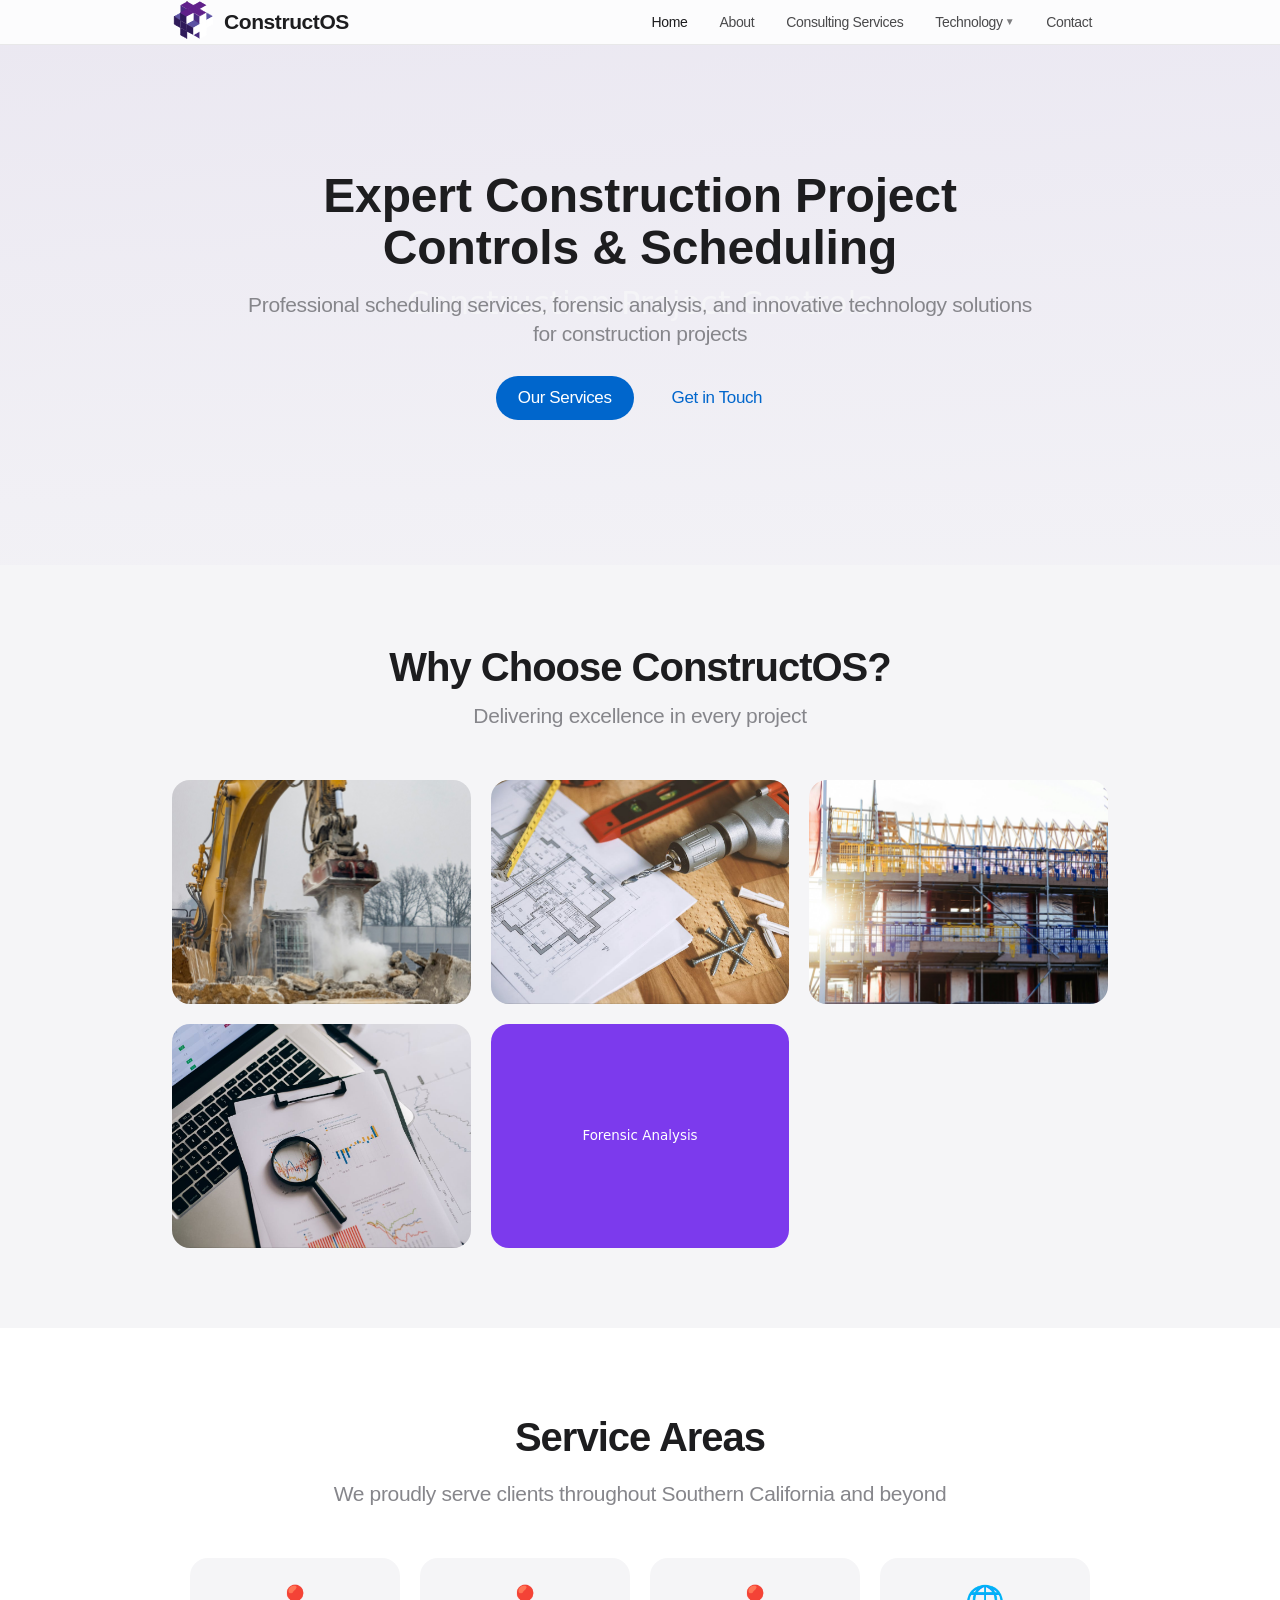
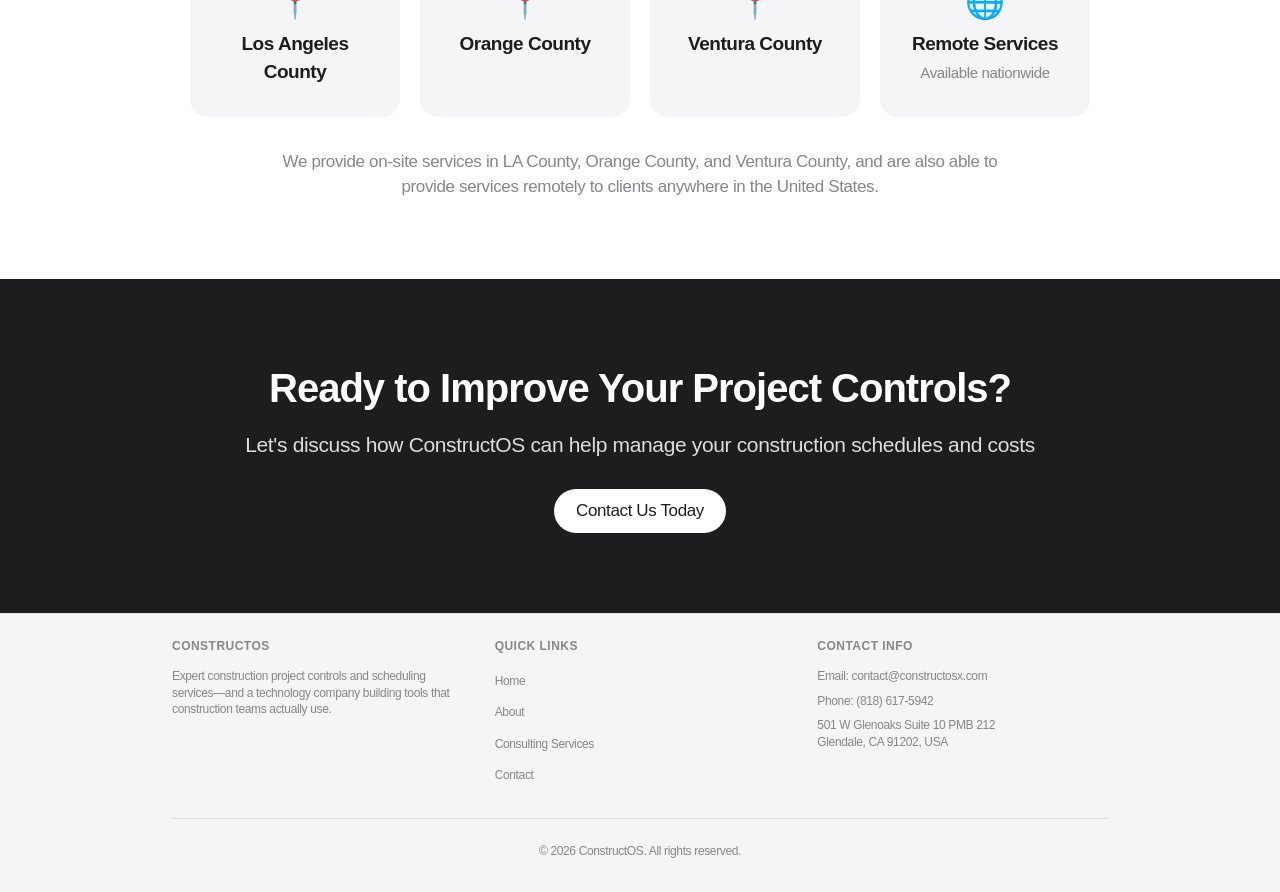
==== commit ff5f3e5b: "fixed an issue with the form submission." ====
--- a/docs/index.html
+++ b/docs/index.html
@@ -173,6 +173,7 @@
                     <h4>Contact Info</h4>
                     <p>Email: contact@constructosx.com</p>
                     <p>Phone: (818) 617-5942</p>
+                    <p>501 W Glenoaks Suite 10 PMB 212<br>Glendale, CA 91202, USA</p>
                 </div>
             </div>
             <div class="footer-bottom">
--- a/docs/static/css/styles.css
+++ b/docs/static/css/styles.css
@@ -964,6 +964,14 @@
     min-height: 120px;
 }
 
+.char-counter {
+    display: block;
+    margin-top: 4px;
+    font-size: 12px;
+    color: var(--text-muted, #6b7280);
+    text-align: right;
+}
+
 .form-message {
     padding: 12px 16px;
     border-radius: 10px;
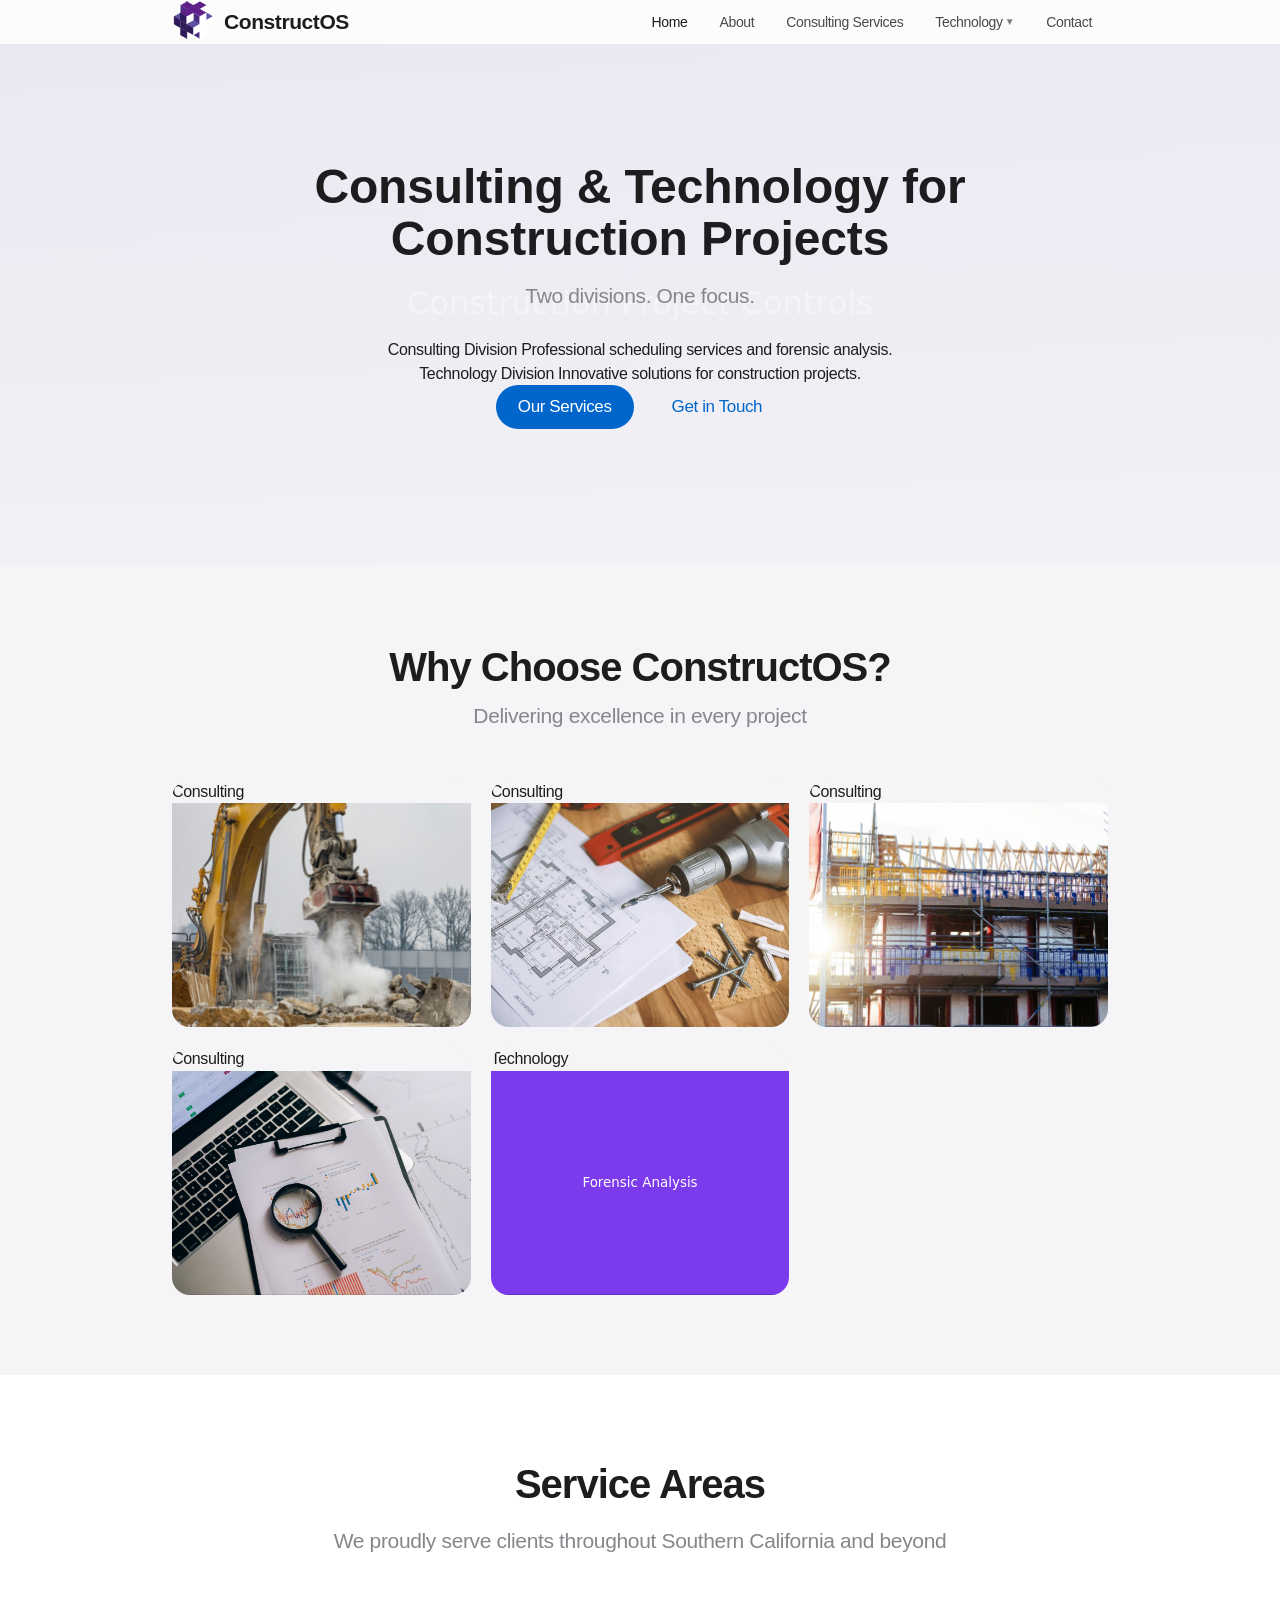
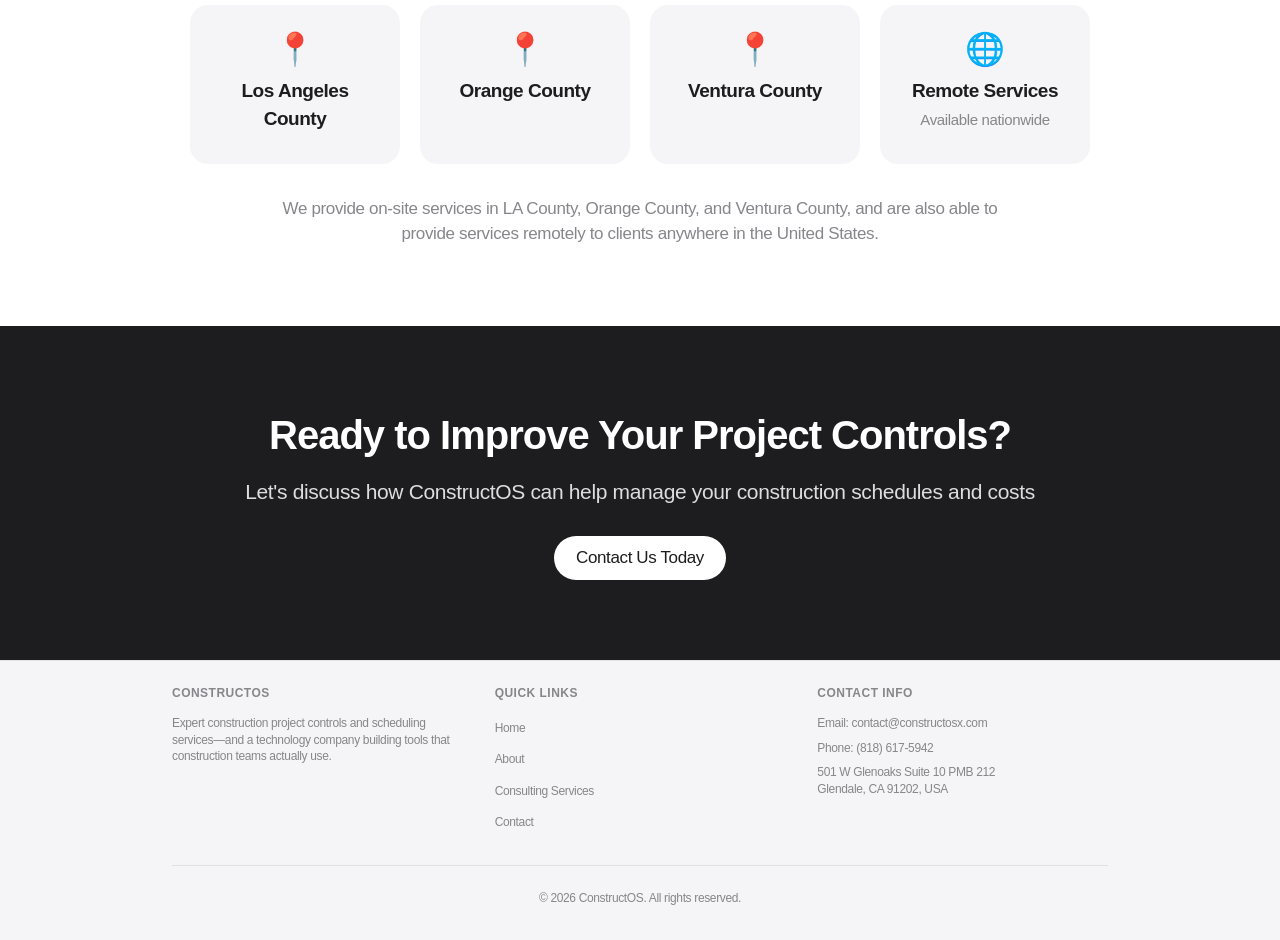
==== commit bf4fea48: "text edits distinguishing the two businesses" ====
--- a/docs/index.html
+++ b/docs/index.html
@@ -5,7 +5,7 @@
     <meta name="viewport" content="width=device-width, initial-scale=1.0">
     <link rel="icon" type="image/x-icon" href="static/images/logo.ico">
     <link rel="shortcut icon" href="static/images/logo.svg">
-    <title>ConstructOS - Construction Project Controls & Scheduling</title>
+    <title>ConstructOS - Consulting & Technology for Construction</title>
     <link rel="stylesheet" href="static/css/styles.css">
 </head>
 <body>
@@ -25,7 +25,7 @@
                     <li class="dropdown">
                         <a href="#" class="dropdown-toggle">Technology <span class="dropdown-arrow">▼</span></a>
                         <ul class="dropdown-menu">
-                            <li><a href="https://www.xer2xlsxgantt.com" target="_blank">XER2XLSXGANTT</a></li>
+                            <li><a href="https://www.xer2xlsxgantt.com" target="_blank">XER2XLSXGANTT (Coming Soon)</a></li>
                         </ul>
                     </li>
                     <li><a href="contact.html">Contact</a></li>
@@ -50,8 +50,18 @@
                 <div class="hero-overlay"></div>
             </div>
             <div class="hero-content">
-                <h1>Expert Construction Project Controls & Scheduling</h1>
-                <p>Professional scheduling services, forensic analysis, and innovative technology solutions for construction projects</p>
+                <h1>Consulting & Technology for Construction Projects</h1>
+                <p class="hero-tagline">Two divisions. One focus.</p>
+                <div class="hero-divisions">
+                    <div class="hero-division-item">
+                        <span class="hero-division-label">Consulting Division</span>
+                        <span class="hero-division-desc">Professional scheduling services and forensic analysis.</span>
+                    </div>
+                    <div class="hero-division-item">
+                        <span class="hero-division-label">Technology Division</span>
+                        <span class="hero-division-desc">Innovative solutions for construction projects.</span>
+                    </div>
+                </div>
                 <div class="hero-buttons">
                     <a href="services.html" class="btn btn-primary">Our Services</a>
                     <a href="contact.html" class="btn btn-secondary">Get in Touch</a>
@@ -67,6 +77,7 @@
                 </div>
                 <div class="gallery-grid">
                     <div class="gallery-item">
+                        <span class="division-badge division-badge-consulting">Consulting</span>
                         <div class="gallery-image-wrapper">
                             <img src="static/images/button-construction-site.jpg" alt="Expert Scheduling" class="gallery-image" onerror="this.src='static/images/construction-site-1.svg'">
                             <div class="gallery-overlay">
@@ -76,6 +87,7 @@
                         </div>
                     </div>
                     <div class="gallery-item">
+                        <span class="division-badge division-badge-consulting">Consulting</span>
                         <div class="gallery-image-wrapper">
                             <img src="static/images/button-site-plan.jpg" alt="Forensic Scheduling" class="gallery-image" onerror="this.src='static/images/site-plan-1.svg'">
                             <div class="gallery-overlay">
@@ -85,6 +97,7 @@
                         </div>
                     </div>
                     <div class="gallery-item">
+                        <span class="division-badge division-badge-consulting">Consulting</span>
                         <div class="gallery-image-wrapper">
                             <img src="static/images/button-project-progress.jpg" alt="Schedule & Cost Updates" class="gallery-image" onerror="this.src='static/images/construction-site-2.svg'">
                             <div class="gallery-overlay">
@@ -94,6 +107,7 @@
                         </div>
                     </div>
                     <div class="gallery-item">
+                        <span class="division-badge division-badge-consulting">Consulting</span>
                         <div class="gallery-image-wrapper">
                             <img src="static/images/button-forensic-analysis.jpg" alt="Comprehensive Reporting" class="gallery-image" onerror="this.src='static/images/forensic-analysis.svg'">
                             <div class="gallery-overlay">
@@ -103,11 +117,12 @@
                         </div>
                     </div>
                     <div class="gallery-item">
+                        <span class="division-badge division-badge-technology">Technology</span>
                         <a href="https://www.xer2xlsxgantt.com" target="_blank" class="gallery-item-link">
                             <div class="gallery-image-wrapper">
-                                <img src="https://images.unsplash.com/photo-1763568258492-9569a0af2127?w=800" alt="XER2XLSXGANTT - Conversion Tool" class="gallery-image" onerror="this.src='static/images/forensic-analysis.svg'">
+                                <img src="https://images.unsplash.com/photo-1763568258492-9569a0af2127?w=800" alt="XER2XLSXGANTT - Conversion Tool (Coming Soon)" class="gallery-image" onerror="this.src='static/images/forensic-analysis.svg'">
                                 <div class="gallery-overlay">
-                                    <h3>XER2XLSXGANTT</h3>
+                                    <h3>XER2XLSXGANTT (Coming Soon)</h3>
                                     <p>Our technology division specializes in converting XER files to XLSX format, making Primavera P6 schedules more accessible in Excel.</p>
                                 </div>
                             </div>
